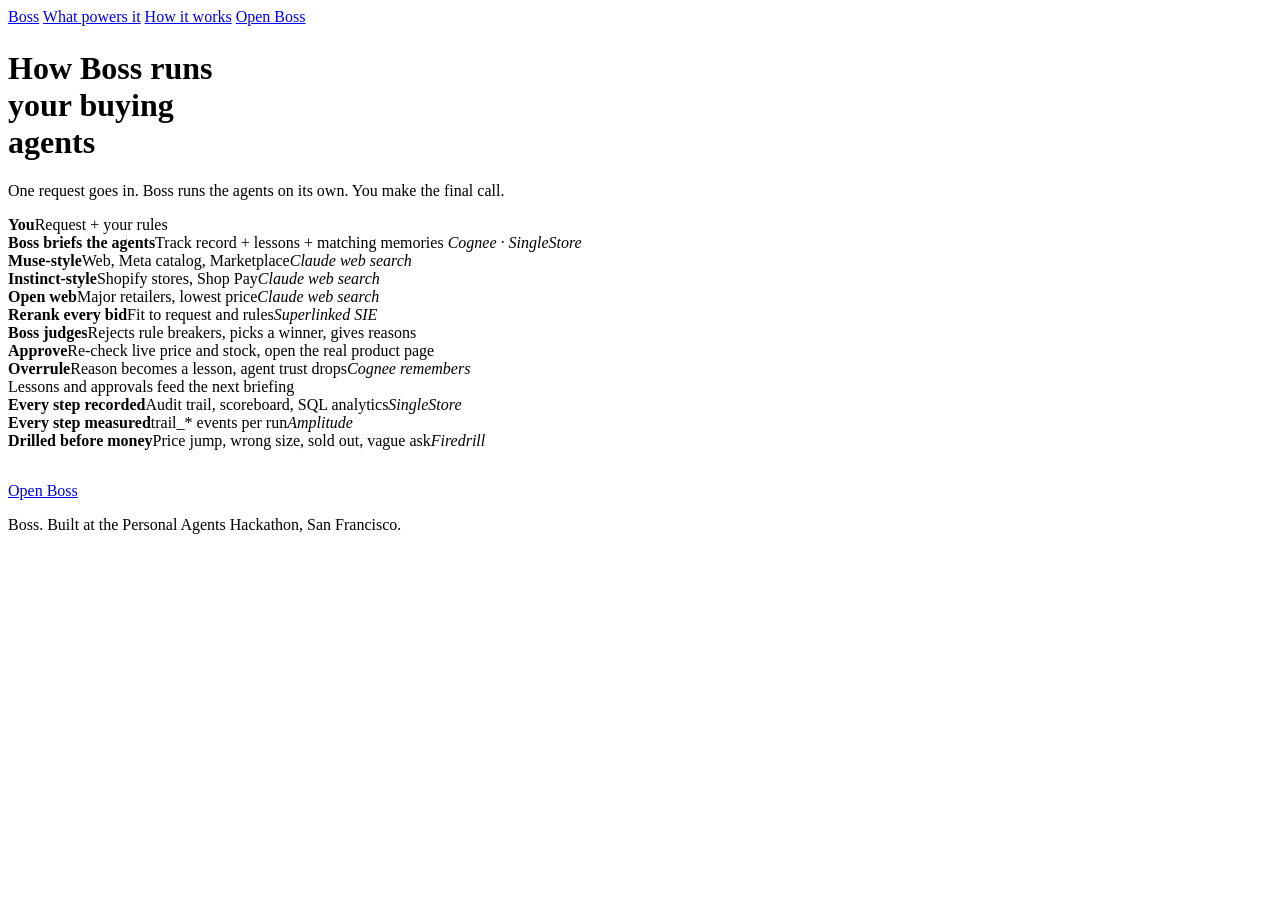
==== how.html @ 77a86fce "Sponsor page shows what each sponsor does, with logos; no code, config or prize clutter" ====
<!DOCTYPE html>
<html lang="en">
<head>
<meta charset="utf-8">
<meta name="viewport" content="width=device-width, initial-scale=1">
<title>How Boss works</title>
<link rel="stylesheet" href="/static/site.css">
</head>
<body>
<nav>
  <a class="brand" href="/">Boss</a>
  <a href="/sponsors">What powers it</a>
  <a href="/how-it-works" aria-current="page">How it works</a>
  <a class="btn" href="/app">Open Boss</a>
</nav>
<main>
  <h1 style="max-width:16ch;margin-top:24px">How Boss runs your buying agents</h1>
  <p class="lede">One request goes in. Boss runs the agents on its own. You make the final call.</p>
  <div class="fc" role="img" aria-label="Flow: you send a request; Boss briefs three agents with memory; the agents search the live web and bid; SIE reranks the bids; Boss judges; you approve or overrule; overrules become lessons that loop back to Boss. Every step is recorded in SingleStore and Amplitude.">
    <div class="fc-main">
      <div class="node you"><b>You</b><span>Request + your rules</span></div>
      <div class="arrow"></div>
      <div class="node boss"><b>Boss briefs the agents</b><span>Track record + lessons + matching memories</span>
        <em>Cognee &middot; SingleStore</em></div>
      <div class="fan"></div>
      <div class="agents3">
        <div class="node agent"><b>Muse-style</b><span>Web, Meta catalog, Marketplace</span><em>Claude web search</em></div>
        <div class="node agent"><b>Instinct-style</b><span>Shopify stores, Shop Pay</span><em>Claude web search</em></div>
        <div class="node agent"><b>Open web</b><span>Major retailers, lowest price</span><em>Claude web search</em></div>
      </div>
      <div class="fan in"></div>
      <div class="node"><b>Rerank every bid</b><span>Fit to request and rules</span><em>Superlinked SIE</em></div>
      <div class="arrow"></div>
      <div class="node boss"><b>Boss judges</b><span>Rejects rule breakers, picks a winner, gives reasons</span></div>
      <div class="arrow"></div>
      <div class="split">
        <div class="node ok"><b>Approve</b><span>Re-check live price and stock, open the real product page</span></div>
        <div class="node no"><b>Overrule</b><span>Reason becomes a lesson, agent trust drops</span><em>Cognee remembers</em></div>
      </div>
      <div class="loop">Lessons and approvals feed the next briefing</div>
    </div>
    <div class="rail">
      <div class="node rec"><b>Every step recorded</b><span>Audit trail, scoreboard, SQL analytics</span><em>SingleStore</em></div>
      <div class="node rec"><b>Every step measured</b><span>trail_* events per run</span><em>Amplitude</em></div>
      <div class="node rec"><b>Drilled before money</b><span>Price jump, wrong size, sold out, vague ask</span><em>Firedrill</em></div>
    </div>
  </div>
  <p style="margin-top:32px"><a class="btn" href="/app">Open Boss</a></p>
</main>
<footer>Boss. Built at the Personal Agents Hackathon, San Francisco.</footer>
</body>
</html>
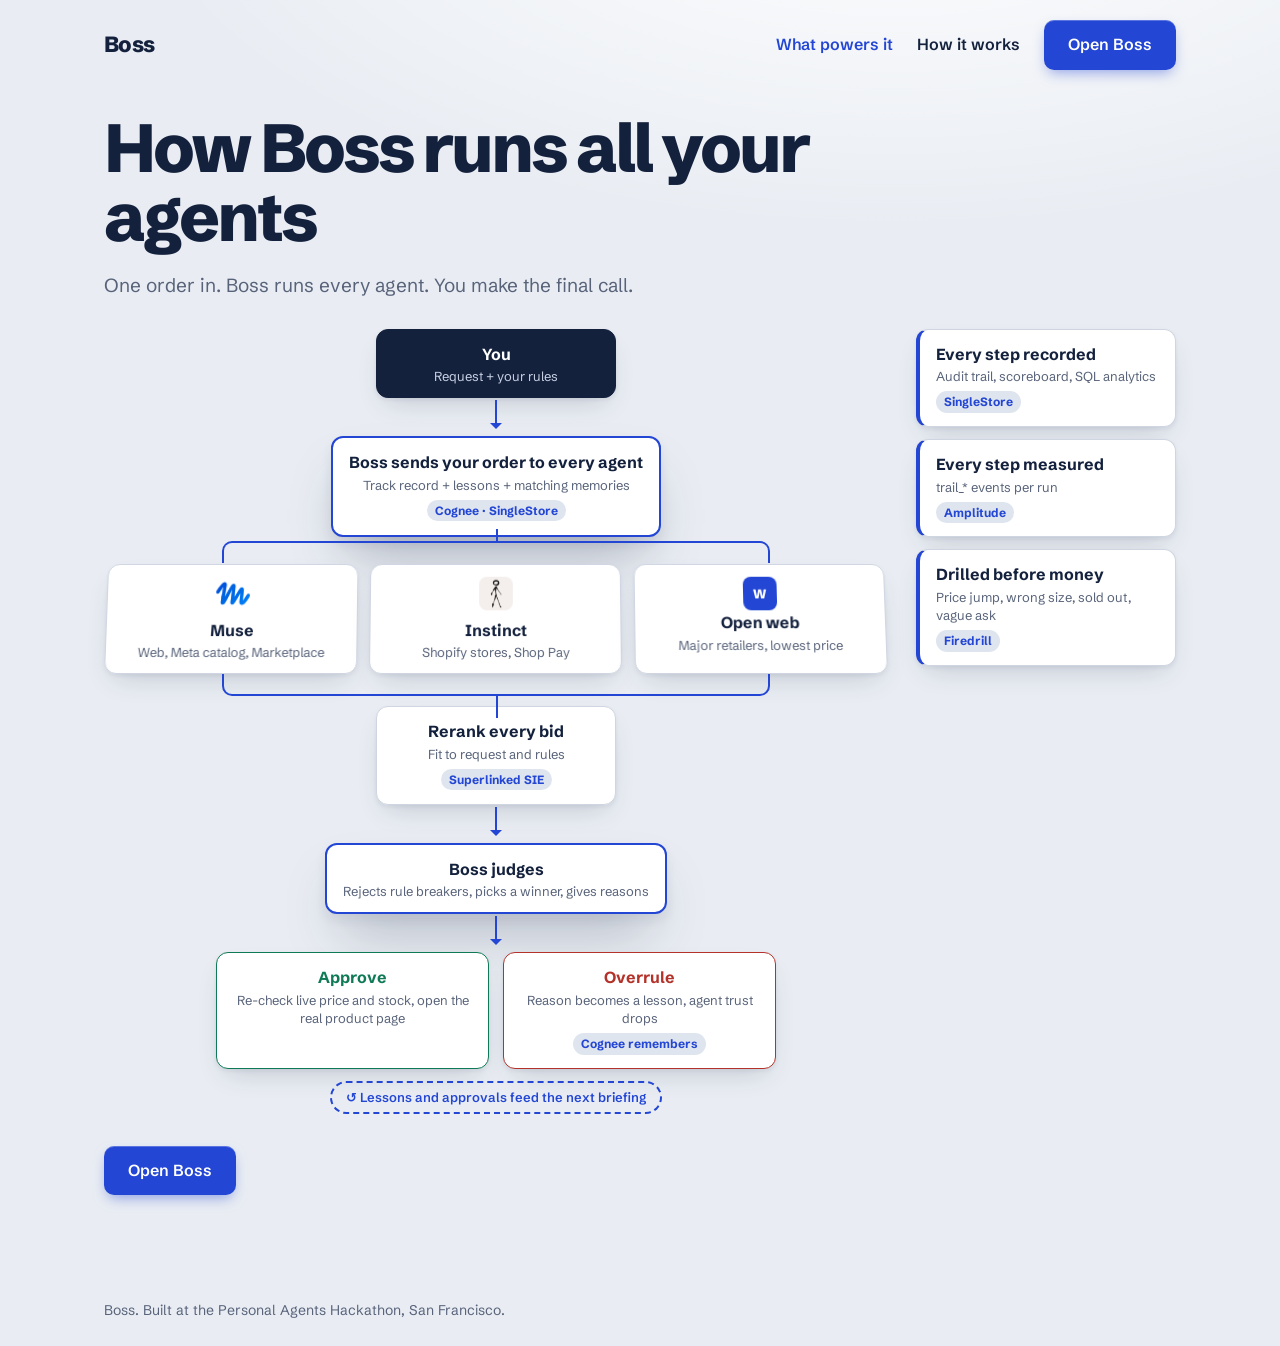
==== commit 1c3a817b: "App as a control flowchart: Boss over Muse, Instinct and Open web, one-line order bar" ====
--- a/how.html
+++ b/how.html
@@ -14,19 +14,19 @@
   <a class="btn" href="/app">Open Boss</a>
 </nav>
 <main>
-  <h1 style="max-width:16ch;margin-top:24px">How Boss runs your buying agents</h1>
-  <p class="lede">One request goes in. Boss runs the agents on its own. You make the final call.</p>
+  <h1 style="max-width:18ch;margin-top:24px">How Boss runs all your agents</h1>
+  <p class="lede">One order in. Boss runs every agent. You make the final call.</p>
   <div class="fc" role="img" aria-label="Flow: you send a request; Boss briefs three agents with memory; the agents search the live web and bid; SIE reranks the bids; Boss judges; you approve or overrule; overrules become lessons that loop back to Boss. Every step is recorded in SingleStore and Amplitude.">
     <div class="fc-main">
       <div class="node you"><b>You</b><span>Request + your rules</span></div>
       <div class="arrow"></div>
-      <div class="node boss"><b>Boss briefs the agents</b><span>Track record + lessons + matching memories</span>
+      <div class="node boss"><b>Boss sends your order to every agent</b><span>Track record + lessons + matching memories</span>
         <em>Cognee &middot; SingleStore</em></div>
       <div class="fan"></div>
       <div class="agents3">
-        <div class="node agent"><b>Muse-style</b><span>Web, Meta catalog, Marketplace</span><em>Claude web search</em></div>
-        <div class="node agent"><b>Instinct-style</b><span>Shopify stores, Shop Pay</span><em>Claude web search</em></div>
-        <div class="node agent"><b>Open web</b><span>Major retailers, lowest price</span><em>Claude web search</em></div>
+        <div class="node agent"><img src="/static/logos/muse.png" alt="" width="34" height="34" style="border-radius:8px"><b>Muse</b><span>Web, Meta catalog, Marketplace</span></div>
+        <div class="node agent"><img src="/static/logos/instinct.png" alt="" width="34" height="34" style="border-radius:8px"><b>Instinct</b><span>Shopify stores, Shop Pay</span></div>
+        <div class="node agent"><span style="display:inline-grid;place-items:center;width:34px;height:34px;border-radius:8px;background:var(--accent);color:#fff;font-weight:800">W</span><b>Open web</b><span>Major retailers, lowest price</span></div>
       </div>
       <div class="fan in"></div>
       <div class="node"><b>Rerank every bid</b><span>Fit to request and rules</span><em>Superlinked SIE</em></div>
--- a/static/site.css
+++ b/static/site.css
@@ -0,0 +1,93 @@
+@import url('https://fonts.googleapis.com/css2?family=Schibsted+Grotesk:wght@400;500;600;700;800&display=swap');
+:root { --bg:#e9edf3; --floor:#dfe5ee; --card:#fff; --ink:#14213d; --mute:#58637a; --line:#cfd6e2; --accent:#2346d4;
+        --lift:0 2px 4px rgba(20,33,61,.06), 0 12px 28px -10px rgba(20,33,61,.2);
+        --lift-hi:0 6px 12px rgba(20,33,61,.08), 0 30px 56px -18px rgba(20,33,61,.34); }
+@media (prefers-color-scheme: dark) {
+  :root { --bg:#0f1626; --floor:#131c30; --card:#1a2440; --ink:#e8ecf5; --mute:#9aa5bd; --line:#2c3858; --accent:#8ea2ff;
+          --lift:0 2px 4px rgba(0,0,0,.3), 0 12px 28px -10px rgba(0,0,0,.6); --lift-hi:0 8px 16px rgba(0,0,0,.35), 0 32px 56px -18px rgba(0,0,0,.75); }
+}
+* { box-sizing:border-box }
+body { margin:0; font:16px/1.6 "Schibsted Grotesk", system-ui, sans-serif; color:var(--ink);
+       background:radial-gradient(1100px 520px at 70% -10%, var(--card), transparent 70%), var(--bg); }
+a { color:var(--accent) }
+nav { max-width:1120px; margin:0 auto; padding:20px 24px; display:flex; align-items:center; gap:24px; }
+nav .brand { font-weight:800; font-size:22px; letter-spacing:-.03em; color:var(--ink); text-decoration:none; margin-right:auto; }
+nav a { text-decoration:none; font-weight:600; }
+nav a[aria-current] { color:var(--ink); }
+.btn { display:inline-block; font-weight:600; padding:12px 24px; border-radius:10px; background:var(--accent); color:#fff;
+       text-decoration:none; box-shadow:0 1px 0 rgba(255,255,255,.25) inset, 0 6px 14px -4px rgba(35,70,212,.5); }
+.btn:hover { transform:translateY(-1px) } .btn.quiet { background:transparent; color:var(--accent); box-shadow:none; padding-left:4px }
+a:focus-visible, .btn:focus-visible { outline:2px solid var(--accent); outline-offset:3px }
+main { max-width:1120px; margin:0 auto; padding:0 24px 64px; }
+.hero { display:grid; grid-template-columns:1.05fr .95fr; gap:24px; align-items:center; min-height:520px; }
+@media (max-width:860px) { .hero { grid-template-columns:1fr } }
+h1 { font-size:clamp(40px, 6vw, 68px); line-height:1.02; letter-spacing:-.045em; font-weight:800; margin:0 0 18px; max-width:12ch; }
+.lede { font-size:19px; color:var(--mute); max-width:46ch; margin:0 0 28px; }
+model-viewer { width:100%; height:500px; --poster-color:transparent; }
+.stage { position:relative; }
+.stage::after { content:""; position:absolute; left:18%; right:18%; bottom:22px; height:26px; border-radius:50%;
+                background:radial-gradient(closest-side, rgba(20,33,61,.28), transparent); z-index:-1; }
+h2 { font-size:30px; letter-spacing:-.03em; margin:64px 0 18px; }
+.agents { display:grid; grid-template-columns:repeat(3,1fr); gap:18px; perspective:1100px; }
+@media (max-width:760px) { .agents { grid-template-columns:1fr } }
+.agent { background:var(--card); border:1px solid var(--line); border-radius:14px; padding:20px; box-shadow:var(--lift);
+         transform:rotateX(5deg); transform-origin:50% 100%; }
+.agent h3 { margin:0 0 6px; font-size:20px; } .agent p { margin:0; color:var(--mute); }
+.panel { background:var(--card); border:1px solid var(--line); border-radius:16px; padding:24px; box-shadow:var(--lift-hi); }
+.stack { display:grid; grid-template-columns:repeat(auto-fill,minmax(220px,1fr)); gap:14px; }
+.stack div { background:var(--floor); border-radius:10px; padding:14px; }
+.stack b { display:block; } .stack span { color:var(--mute); font-size:14px; }
+ol.flow { list-style:none; counter-reset:s; padding:0; margin:0; display:grid; gap:14px; }
+ol.flow li { counter-increment:s; display:grid; grid-template-columns:52px 1fr; gap:16px; background:var(--card);
+             border:1px solid var(--line); border-radius:14px; padding:18px 20px; box-shadow:var(--lift); }
+ol.flow li::before { content:counter(s); font-weight:800; font-size:26px; color:var(--accent); line-height:1.1; }
+ol.flow h3 { margin:0 0 4px; font-size:18px; } ol.flow p { margin:0; color:var(--mute); }
+ol.flow .by { font-size:13px; margin-top:6px; color:var(--ink); font-weight:600; }
+footer { max-width:1120px; margin:0 auto; padding:24px; color:var(--mute); font-size:14px; }
+@media (prefers-reduced-motion: reduce) { .btn:hover { transform:none } }
+model-viewer::part(default-progress-bar) { display:none }
+
+.fc { display:grid; grid-template-columns:1fr 260px; gap:28px; align-items:start; margin-top:8px; }
+@media (max-width:860px) { .fc { grid-template-columns:1fr } }
+.fc-main { display:flex; flex-direction:column; align-items:center; }
+.node { background:var(--card); border:1px solid var(--line); border-radius:12px; padding:12px 16px; box-shadow:var(--lift);
+        text-align:center; min-width:240px; max-width:420px; }
+.node b { display:block; font-size:16px; } .node span { display:block; color:var(--mute); font-size:13px; line-height:1.4; }
+.node em { display:inline-block; margin-top:6px; font-style:normal; font-size:12px; font-weight:700; color:var(--accent);
+           background:var(--floor); padding:1px 8px; border-radius:99px; }
+.node.you { background:var(--ink); color:#fff; border-color:var(--ink); } .node.you span { color:#c9d1e4; }
+.node.boss { border:2px solid var(--accent); box-shadow:var(--lift-hi); }
+.node.ok { border-color:#0f7a55; } .node.ok b { color:#0f7a55; }
+.node.no { border-color:#b3322a; } .node.no b { color:#b3322a; }
+.node.rec { text-align:left; min-width:0; margin-bottom:12px; border-left:4px solid var(--accent); }
+.arrow { width:2px; height:28px; background:var(--accent); position:relative; margin:2px 0 8px; }
+.arrow::after { content:""; position:absolute; left:-5px; bottom:-7px; border:6px solid transparent; border-top-color:var(--accent); }
+.fan { width:70%; height:22px; border:2px solid var(--accent); border-bottom:none; border-radius:10px 10px 0 0; margin-top:4px; position:relative; }
+.fan::before { content:""; position:absolute; left:50%; top:-14px; width:2px; height:14px; background:var(--accent); }
+.fan.in { border-top:none; border-bottom:2px solid var(--accent); border-radius:0 0 10px 10px; margin:0 0 10px; }
+.fan.in::before { top:auto; bottom:-24px; height:22px; }
+.agents3 { display:grid; grid-template-columns:repeat(3,1fr); gap:12px; width:100%; perspective:900px; }
+.agents3 .node { min-width:0; transform:rotateX(5deg); }
+@media (max-width:640px) { .agents3 { grid-template-columns:1fr } }
+.split { display:grid; grid-template-columns:1fr 1fr; gap:14px; width:100%; max-width:560px; }
+.split .node { min-width:0; }
+.loop { margin-top:12px; font-size:13px; font-weight:600; color:var(--accent); border:2px dashed var(--accent);
+        border-radius:99px; padding:4px 14px; }
+.loop::before { content:"\21BA  "; }
+
+.org { text-align:center; padding-top:12px; }
+.org h1 { margin:0 auto 10px; max-width:none; font-size:clamp(36px,5.4vw,60px); }
+.org .lede { margin:0 auto 4px; }
+.org .stage { width:300px; margin:0 auto; }
+.org model-viewer { height:330px; }
+.org .reports { position:relative; width:68%; height:34px; margin:-6px auto 0; border:2px solid var(--accent);
+                border-bottom:none; border-radius:12px 12px 0 0; }
+.org .reports::before { content:""; position:absolute; left:50%; top:-22px; width:2px; height:22px; background:var(--accent); }
+.org .agents { text-align:left; }
+.org .agent { text-align:center; padding:16px; }
+
+.next { display:inline-flex; align-items:center; gap:14px; flex-wrap:wrap; justify-content:center; margin-top:16px;
+        padding:10px 18px; border:2px dashed var(--line); border-radius:14px; background:var(--card); }
+.next-label { font-size:13px; font-weight:700; color:var(--mute); }
+.next-logo { display:inline-flex; align-items:center; gap:8px; font-weight:700; }
+.next-logo img { border-radius:7px; }
